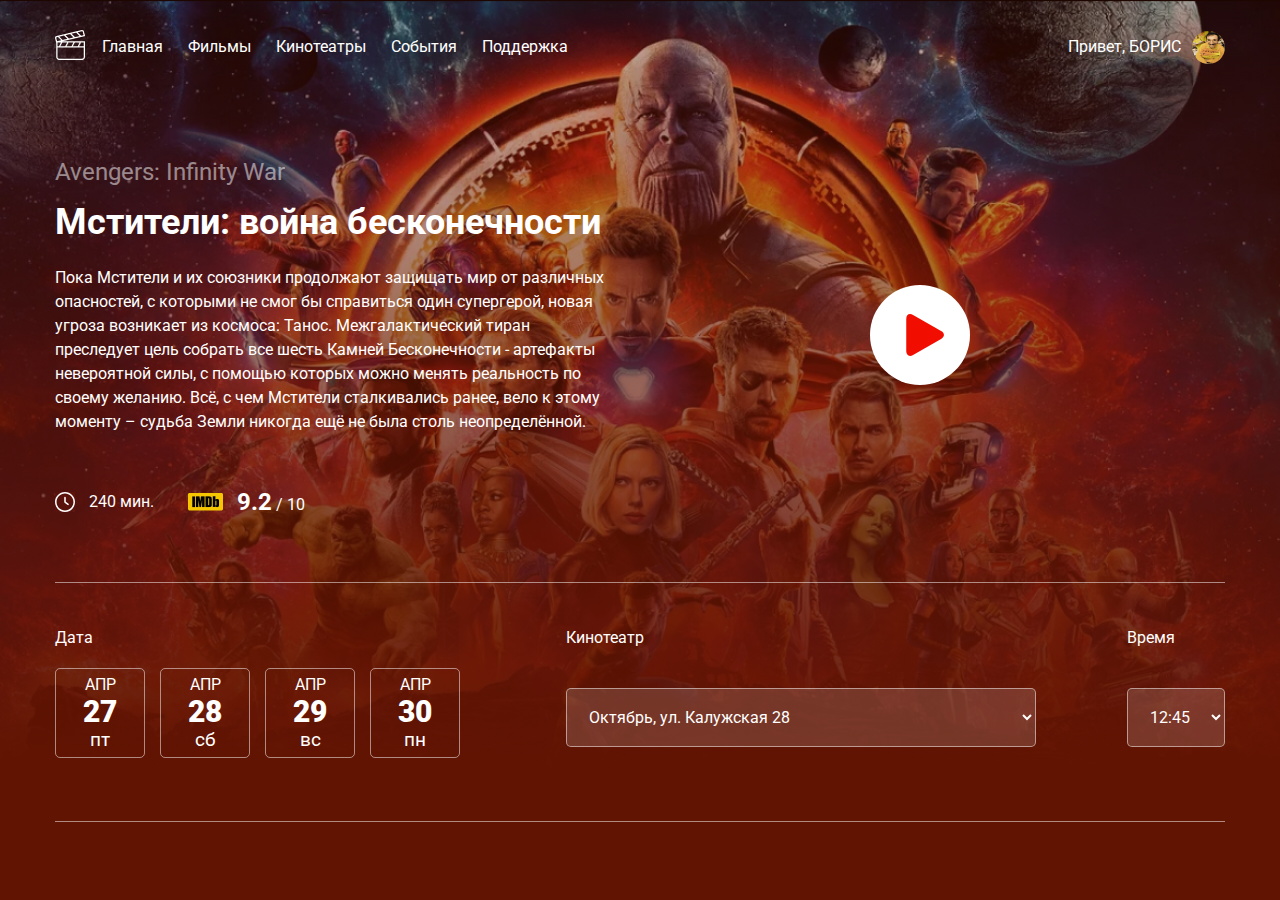
==== Cinema/index.html @ 70d5f6d3 "Изменения день 2" ====
<!DOCTYPE html>
<html lang="en">
<head>
    <meta charset="UTF-8">
    <meta name="viewport" content="width=device-width, initial-scale=1.0">
    <title>Cinema</title>
    <link rel="preconnect" href="https://fonts.googleapis.com">
    <link rel="preconnect" href="https://fonts.gstatic.com" crossorigin>
    <link href="https://fonts.googleapis.com/css2?family=Roboto:ital,wght@0,400;1,700&display=swap" rel="stylesheet">
    <link rel="stylesheet" href="css/normalize.css">
    <link rel="stylesheet" href="css/PageStyle.css">
</head>
<body>
    <header class="header">
        <!-- /.navbar -->
        <div class="navbar container">
            <a href="/">
                <img src="img/logo.png" alt="Logotype">
            </a>
            <nav class="nav">
                <ul class="menu">
                    <li class="menu-item">
                        <a href="" class="menu-link">Главная</a>
                    </li>
                    <li class="menu-item">
                        <a href="" class="menu-link">Фильмы</a>
                    </li>
                    <li class="menu-item">
                        <a href="" class="menu-link">Кинотеатры</a>
                    </li>
                    <li class="menu-item">
                        <a href="" class="menu-link">События</a>
                    </li>
                    <li class="menu-item">
                        <a href="" class="menu-link">Поддержка</a>
                    </li>
                </ul>
            </nav>
            <div class="user">
                <span class="">Привет, БОРИС</span>
                <img src="img/BORIS.jpg" alt="БОРИС 1С" class="avatar">
            </div>
        </div>
        <div class="film container">
            <div class="film-info">
                <small class="film-title-small">
                    Avengers: Infinity War
                </small>
                <h1 class="film-title">
                    Мстители: война бесконечности
                </h1>
                <p class="film-description">
                    Пока Мстители и их союзники продолжают защищать мир от различных опасностей, с 
                    которыми не смог бы 
                    справиться один супергерой, новая угроза возникает из космоса: Танос. 
                    Межгалактический тиран преследует цель 
                    собрать все шесть Камней Бесконечности - артефакты невероятной силы, с помощью 
                    которых можно менять 
                    реальность по своему желанию. Всё, с чем Мстители сталкивались ранее, вело к 
                    этому моменту – судьба Земли 
                    никогда ещё не была столь неопределённой.
                </p>
                <div class="film-details">
                    <div class="time">
                        <img src="img/clock 1.svg" alt="clock" class="time-icon">
                        <span class="time-counter">
                            240 мин.
                        </span>
                    </div>
                    <div class="rating">
                        <img src="img/imdb.png" alt="imdb" class="rating-icon">
                        <span class="rating-counter">
                            <strong class="rating-current">9.2</strong> / 10
                        </span>
                    </div>
                </div>
            </div>
            <!-- /.film-info -->
            <a href="" class="film-trailer">
                <svg width="100" height="100" viewBox="0 0 100 100" fill="none" xmlns="http://www.w3.org/2000/svg">
                    <circle cx="50" cy="50" r="50" fill="white"/>
                    <g clip-path="url(#clip0_1_158)">
                    <path d="M43.0758 30.0033C39.3071 27.8416 36.2518 29.6125 36.2518 33.9556V66.0059C36.2518 70.3533 39.3071 72.1219 43.0758 69.9623L71.0893 53.8967C74.8592 51.7342 74.8592 48.2306 71.0893 46.0686L43.0758 30.0033Z" fill="#F20D01"/>
                    </g>
                    <defs>
                    <clipPath id="clip0_1_158">
                    <rect width="41.8013" height="41.8013" fill="white" transform="translate(34.1837 29.0816)"/>
                    </clipPath>
                    </defs>
                    </svg>   
            </a>
        </div>
        <!-- /.film -->
        <div class="session container">
            <div class="session-date">
                <span class="session-label">
                    Дата
                </span>
                <div class="session-date-block">
                    <div class="session-date-item">
                    <span class="session-month">АПР</span>
                    <span class="session-day">27</span>
                    <span class="session-week">пт</span>
                </div>
                    <div class="session-date-item">
                        <span class="session-month">АПР</span>
                        <span class="session-day">28</span>
                        <span class="session-week">сб</span>
                    </div>
                    <div class="session-date-item">
                        <span class="session-month">АПР</span>
                        <span class="session-day">29</span>
                        <span class="session-week">вс</span>
                    </div>
                    <div class="session-date-item">
                        <span class="session-month">АПР</span>
                        <span class="session-day">30</span>
                        <span class="session-week">пн</span>
                    </div>
                </div>
            </div>
            <!-- /.date -->
            <div class="session-cinema">
                <span class="session-label">
                    Кинотеатр
                </span>
                <select class="select select-cinema" name="cinema">
                    <option value="Октябрь, ул. Калужская 28">Октябрь, ул. Калужская 28</option>
                    <option value="Красная-заря, ул. Колхозная 123">Красная-заря, ул. Колхозная 123</option>
                    <option value="Абобус, ул. Северная 41">Абобус, ул. Северная 41</option>
                </select>
            </div>
            <!-- /.cinema -->
            <div class="session-time">
                <span class="session-label">
                    Время
                </span>
                <select class="select" name="cinema">
                    <option value="12:45">12:45</option>
                    <option value="16:40">16:40</option>
                    <option value="20:15">20:15</option>
                </select>
            </div>
            <!-- /.session-time -->
        </div>
        <!-- /.session -->
    </header>
</body>
</html>
---- Cinema/css/PageStyle.css ----
*{
    box-sizing: border-box;
}
body{
    background-color: #621402;
    font-family: "Roboto", sans-serif;
    color: white;
}

.container{
    max-width: 1170px;
    margin: auto;
}

.header{
    min-height: 100vh;
    background: linear-gradient(180deg, rgba(98, 20, 2, 0.31) 0%, #621402 85.62%), 
     url(../img/bg.jpg) no-repeat center top
    / cover;
}

.navbar{
    display: flex;
    align-items: center;
    padding-top: 30px;
    padding-bottom: 30px;
}

.menu{
    list-style-type: none;
    display: flex;
    margin: 0;
    padding-left: 17px;
}

.menu-item{
    margin-right: 25px;
}

.menu-link{
    color: white;
    text-decoration: none;

}

.user{
    margin-left: auto;
    color: #FFF;
    display: flex;
    align-items: center;
}

.avatar{
    width: 33px;
    height: 33px;
    border-radius: 50%;
    margin-left: 11px;
}

.film{
    color: #FFF;
    margin-top: 60px;
    display: flex;
    align-items: center;
}

.film-title-small{
    opacity: 0.5;
    font-size: 24px;
    line-height: 150%;
}

.film-title{
    font-size: 36px;
    line-height: 42px;
    margin-top: 11px;
    margin-bottom: 23px;
}

.film-description{
    font-size: 16px;
    line-height: 150%;
    max-width: 560px;
}

.film-trailer{
    margin: auto;
}

.film-details{
    display: flex;
    align-items: center;
    margin-top: 50px;
}

.time{
    display: flex;
    align-items: center; 
}

.time-icon{
    margin-right: 14px;
}

.rating{
    display: flex;
    align-items: center;
    margin-left: 34px;
}

.rating-current{
    font-size: 24px;
    line-height: 150%;
}

.rating-icon{
    margin-right: 14px;
}

.session{
    margin-top: 62px;
    padding-top: 46px;
    padding-bottom: 63px;
    border-top: 1px solid rgba(255, 255, 255, 0.5);
    border-bottom: 1px solid rgba(255, 255, 255, 0.5);
    display: flex;
    justify-content: space-between;
    align-items: flex-start;
}

.session-date-block{
    display: flex;
}

.session-date-item{
    cursor: pointer;
    display: flex;
    flex-direction: column;
    border: 1px solid rgba(255, 255, 255, 0.5);
    border-radius: 5px;
    text-align: center;
    width: 90px;
    height: 90px;
    align-items: center;
    justify-content: center;
    margin-right: 15px;
    transition: background-color 0.2s;
}

.session-label{
    display: block;
    margin-bottom: 20px;
}

.session-month{
    font-size: 16px;
    line-height: 19px;
}

.session-day{
    font-weight: 900;
    font-size: 30px;
    line-height: 35px;
}

.session-week{
    font-size: 19px;
    line-height: 22px;
}

.session-date-item:hover{
    background-color: #FE8E05;
    color: #621402;
}

.session-date{

}

.session-cinema{

}

.session-time{

}

.select{
    background:rgba(255, 255, 255, 0.15);
    border: 1px solid rgba(255, 255, 255, 0.5);
    border-radius: 5px;
    color: #FFF;
    padding: 18px;
    cursor: pointer;
    margin-top: 20px;
}

.select-cinema{
    width: 470px;
}
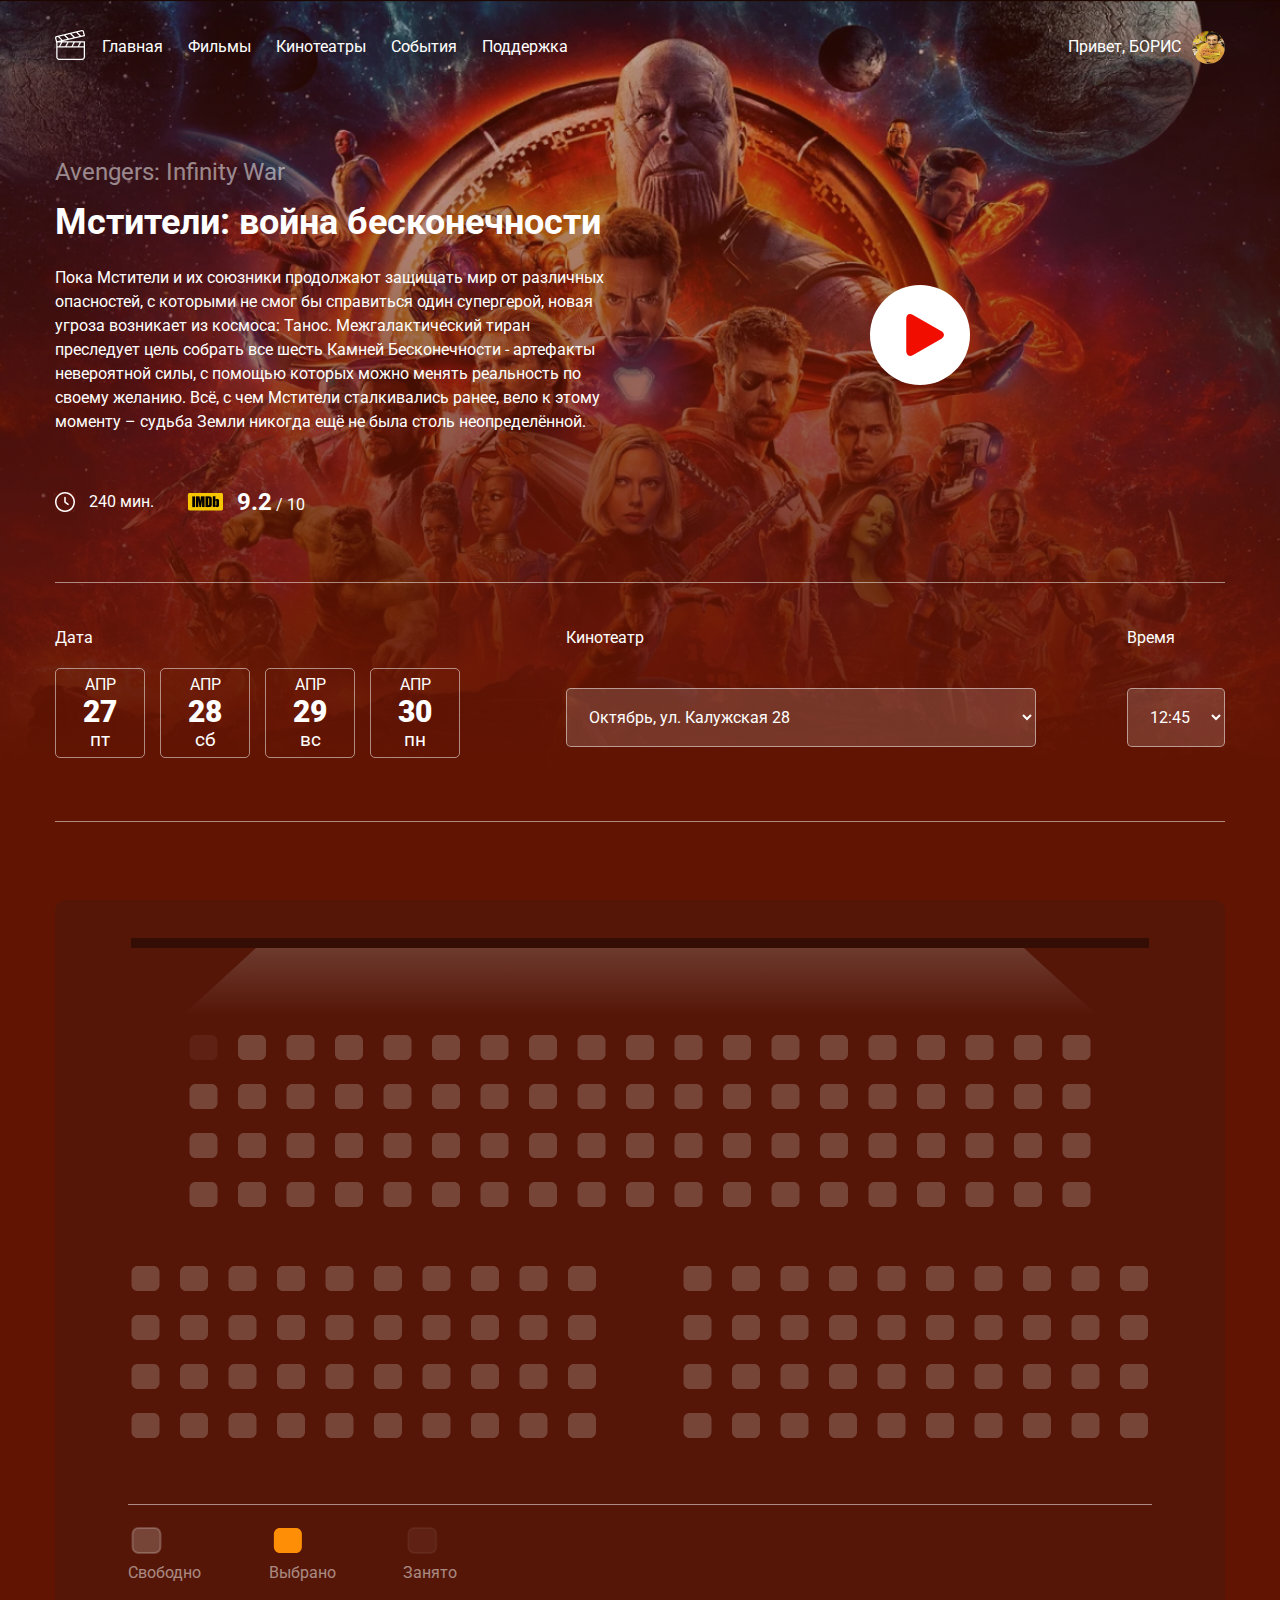
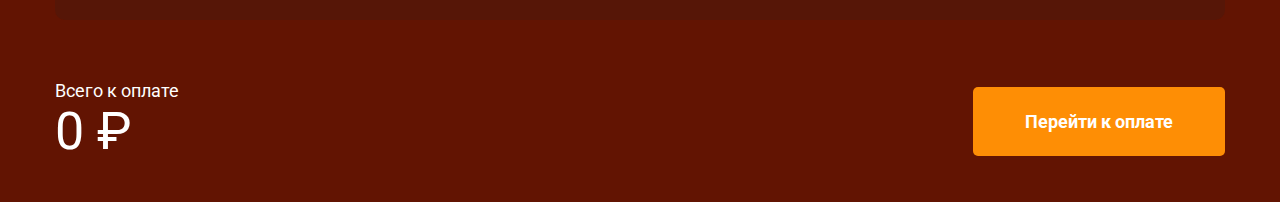
==== commit 07a25421: "Add files via upload" ====
--- a/Cinema/index.html
+++ b/Cinema/index.html
@@ -145,5 +145,220 @@
         </div>
         <!-- /.session -->
     </header>
+    <div class="scheme container">
+        <svg class="scheme-svg" width="1170" height="600" viewBox="0 0 1170 600" fill="none" xmlns="http://www.w3.org/2000/svg">
+            <path class="light" d="M128 115L201.04 48H968.96L1042 115H128Z" fill="url(#paint0_linear_13_374)"/>
+            <line x1="76" y1="43" x2="1094" y2="43" stroke="black" stroke-opacity="0.39" stroke-width="10"/>
+            <path class="booked" d="M140.5 135C137.186 135 134.5 137.686 134.5 141V154C134.5 157.314 137.186 160 140.5 160H156.5C159.814 160 162.5 157.314 162.5 154V141C162.5 137.686 159.814 135 156.5 135H140.5Z"/>
+            <path d="M189 135C185.686 135 183 137.686 183 141V154C183 157.314 185.686 160 189 160H205C208.314 160 211 157.314 211 154V141C211 137.686 208.314 135 205 135H189Z"  />
+            <path d="M237.5 135C234.186 135 231.5 137.686 231.5 141V154C231.5 157.314 234.186 160 237.5 160H253.5C256.814 160 259.5 157.314 259.5 154V141C259.5 137.686 256.814 135 253.5 135H237.5Z"  />
+            <path d="M286 135C282.686 135 280 137.686 280 141V154C280 157.314 282.686 160 286 160H302C305.314 160 308 157.314 308 154V141C308 137.686 305.314 135 302 135H286Z" />
+            <path d="M334.5 135C331.186 135 328.5 137.686 328.5 141V154C328.5 157.314 331.186 160 334.5 160H350.5C353.814 160 356.5 157.314 356.5 154V141C356.5 137.686 353.814 135 350.5 135H334.5Z"  />
+            <path d="M383 135C379.686 135 377 137.686 377 141V154C377 157.314 379.686 160 383 160H399C402.314 160 405 157.314 405 154V141C405 137.686 402.314 135 399 135H383Z"  s/>
+            <path d="M431.5 135C428.186 135 425.5 137.686 425.5 141V154C425.5 157.314 428.186 160 431.5 160H447.5C450.814 160 453.5 157.314 453.5 154V141C453.5 137.686 450.814 135 447.5 135H431.5Z"  />
+            <path d="M480 135C476.686 135 474 137.686 474 141V154C474 157.314 476.686 160 480 160H496C499.314 160 502 157.314 502 154V141C502 137.686 499.314 135 496 135H480Z" />
+            <path d="M528.5 135C525.186 135 522.5 137.686 522.5 141V154C522.5 157.314 525.186 160 528.5 160H544.5C547.814 160 550.5 157.314 550.5 154V141C550.5 137.686 547.814 135 544.5 135H528.5Z" />
+            <path d="M577 135C573.686 135 571 137.686 571 141V154C571 157.314 573.686 160 577 160H593C596.314 160 599 157.314 599 154V141C599 137.686 596.314 135 593 135H577Z" />
+            <path d="M625.5 135C622.186 135 619.5 137.686 619.5 141V154C619.5 157.314 622.186 160 625.5 160H641.5C644.814 160 647.5 157.314 647.5 154V141C647.5 137.686 644.814 135 641.5 135H625.5Z" />
+            <path d="M674 135C670.686 135 668 137.686 668 141V154C668 157.314 670.686 160 674 160H690C693.314 160 696 157.314 696 154V141C696 137.686 693.314 135 690 135H674Z" />
+            <path d="M722.5 135C719.186 135 716.5 137.686 716.5 141V154C716.5 157.314 719.186 160 722.5 160H738.5C741.814 160 744.5 157.314 744.5 154V141C744.5 137.686 741.814 135 738.5 135H722.5Z" />
+            <path d="M771 135C767.686 135 765 137.686 765 141V154C765 157.314 767.686 160 771 160H787C790.314 160 793 157.314 793 154V141C793 137.686 790.314 135 787 135H771Z" />
+            <path d="M819.5 135C816.186 135 813.5 137.686 813.5 141V154C813.5 157.314 816.186 160 819.5 160H835.5C838.814 160 841.5 157.314 841.5 154V141C841.5 137.686 838.814 135 835.5 135H819.5Z" />
+            <path d="M868 135C864.686 135 862 137.686 862 141V154C862 157.314 864.686 160 868 160H884C887.314 160 890 157.314 890 154V141C890 137.686 887.314 135 884 135H868Z" />
+            <path d="M916.5 135C913.186 135 910.5 137.686 910.5 141V154C910.5 157.314 913.186 160 916.5 160H932.5C935.814 160 938.5 157.314 938.5 154V141C938.5 137.686 935.814 135 932.5 135H916.5Z" />
+            <path d="M965 135C961.686 135 959 137.686 959 141V154C959 157.314 961.686 160 965 160H981C984.314 160 987 157.314 987 154V141C987 137.686 984.314 135 981 135H965Z" />
+            <path d="M1013.5 135C1010.19 135 1007.5 137.686 1007.5 141V154C1007.5 157.314 1010.19 160 1013.5 160H1029.5C1032.81 160 1035.5 157.314 1035.5 154V141C1035.5 137.686 1032.81 135 1029.5 135H1013.5Z" />
+            <path d="M140.5 184C137.186 184 134.5 186.686 134.5 190V203C134.5 206.314 137.186 209 140.5 209H156.5C159.814 209 162.5 206.314 162.5 203V190C162.5 186.686 159.814 184 156.5 184H140.5Z" />
+            <path d="M189 184C185.686 184 183 186.686 183 190V203C183 206.314 185.686 209 189 209H205C208.314 209 211 206.314 211 203V190C211 186.686 208.314 184 205 184H189Z" />
+            <path d="M237.5 184C234.186 184 231.5 186.686 231.5 190V203C231.5 206.314 234.186 209 237.5 209H253.5C256.814 209 259.5 206.314 259.5 203V190C259.5 186.686 256.814 184 253.5 184H237.5Z" />
+            <path d="M286 184C282.686 184 280 186.686 280 190V203C280 206.314 282.686 209 286 209H302C305.314 209 308 206.314 308 203V190C308 186.686 305.314 184 302 184H286Z" />
+            <path d="M334.5 184C331.186 184 328.5 186.686 328.5 190V203C328.5 206.314 331.186 209 334.5 209H350.5C353.814 209 356.5 206.314 356.5 203V190C356.5 186.686 353.814 184 350.5 184H334.5Z" />
+            <path d="M383 184C379.686 184 377 186.686 377 190V203C377 206.314 379.686 209 383 209H399C402.314 209 405 206.314 405 203V190C405 186.686 402.314 184 399 184H383Z" />
+            <path d="M431.5 184C428.186 184 425.5 186.686 425.5 190V203C425.5 206.314 428.186 209 431.5 209H447.5C450.814 209 453.5 206.314 453.5 203V190C453.5 186.686 450.814 184 447.5 184H431.5Z" />
+            <path d="M480 184C476.686 184 474 186.686 474 190V203C474 206.314 476.686 209 480 209H496C499.314 209 502 206.314 502 203V190C502 186.686 499.314 184 496 184H480Z" />
+            <path d="M528.5 184C525.186 184 522.5 186.686 522.5 190V203C522.5 206.314 525.186 209 528.5 209H544.5C547.814 209 550.5 206.314 550.5 203V190C550.5 186.686 547.814 184 544.5 184H528.5Z" />
+            <path d="M577 184C573.686 184 571 186.686 571 190V203C571 206.314 573.686 209 577 209H593C596.314 209 599 206.314 599 203V190C599 186.686 596.314 184 593 184H577Z" />
+            <path d="M625.5 184C622.186 184 619.5 186.686 619.5 190V203C619.5 206.314 622.186 209 625.5 209H641.5C644.814 209 647.5 206.314 647.5 203V190C647.5 186.686 644.814 184 641.5 184H625.5Z" />
+            <path d="M674 184C670.686 184 668 186.686 668 190V203C668 206.314 670.686 209 674 209H690C693.314 209 696 206.314 696 203V190C696 186.686 693.314 184 690 184H674Z" />
+            <path d="M722.5 184C719.186 184 716.5 186.686 716.5 190V203C716.5 206.314 719.186 209 722.5 209H738.5C741.814 209 744.5 206.314 744.5 203V190C744.5 186.686 741.814 184 738.5 184H722.5Z"  />
+            <path d="M771 184C767.686 184 765 186.686 765 190V203C765 206.314 767.686 209 771 209H787C790.314 209 793 206.314 793 203V190C793 186.686 790.314 184 787 184H771Z"  />
+            <path d="M819.5 184C816.186 184 813.5 186.686 813.5 190V203C813.5 206.314 816.186 209 819.5 209H835.5C838.814 209 841.5 206.314 841.5 203V190C841.5 186.686 838.814 184 835.5 184H819.5Z"  />
+            <path d="M868 184C864.686 184 862 186.686 862 190V203C862 206.314 864.686 209 868 209H884C887.314 209 890 206.314 890 203V190C890 186.686 887.314 184 884 184H868Z"  />
+            <path d="M916.5 184C913.186 184 910.5 186.686 910.5 190V203C910.5 206.314 913.186 209 916.5 209H932.5C935.814 209 938.5 206.314 938.5 203V190C938.5 186.686 935.814 184 932.5 184H916.5Z"  />
+            <path d="M965 184C961.686 184 959 186.686 959 190V203C959 206.314 961.686 209 965 209H981C984.314 209 987 206.314 987 203V190C987 186.686 984.314 184 981 184H965Z"  />
+            <path d="M1013.5 184C1010.19 184 1007.5 186.686 1007.5 190V203C1007.5 206.314 1010.19 209 1013.5 209H1029.5C1032.81 209 1035.5 206.314 1035.5 203V190C1035.5 186.686 1032.81 184 1029.5 184H1013.5Z"  />
+            <path d="M140.5 233C137.186 233 134.5 235.686 134.5 239V252C134.5 255.314 137.186 258 140.5 258H156.5C159.814 258 162.5 255.314 162.5 252V239C162.5 235.686 159.814 233 156.5 233H140.5Z"  />
+            <path d="M189 233C185.686 233 183 235.686 183 239V252C183 255.314 185.686 258 189 258H205C208.314 258 211 255.314 211 252V239C211 235.686 208.314 233 205 233H189Z"  />
+            <path d="M237.5 233C234.186 233 231.5 235.686 231.5 239V252C231.5 255.314 234.186 258 237.5 258H253.5C256.814 258 259.5 255.314 259.5 252V239C259.5 235.686 256.814 233 253.5 233H237.5Z"  />
+            <path d="M286 233C282.686 233 280 235.686 280 239V252C280 255.314 282.686 258 286 258H302C305.314 258 308 255.314 308 252V239C308 235.686 305.314 233 302 233H286Z"  />
+            <path d="M334.5 233C331.186 233 328.5 235.686 328.5 239V252C328.5 255.314 331.186 258 334.5 258H350.5C353.814 258 356.5 255.314 356.5 252V239C356.5 235.686 353.814 233 350.5 233H334.5Z"  />
+            <path d="M383 233C379.686 233 377 235.686 377 239V252C377 255.314 379.686 258 383 258H399C402.314 258 405 255.314 405 252V239C405 235.686 402.314 233 399 233H383Z"  />
+            <path d="M431.5 233C428.186 233 425.5 235.686 425.5 239V252C425.5 255.314 428.186 258 431.5 258H447.5C450.814 258 453.5 255.314 453.5 252V239C453.5 235.686 450.814 233 447.5 233H431.5Z"  />
+            <path d="M480 233C476.686 233 474 235.686 474 239V252C474 255.314 476.686 258 480 258H496C499.314 258 502 255.314 502 252V239C502 235.686 499.314 233 496 233H480Z"  />
+            <path d="M528.5 233C525.186 233 522.5 235.686 522.5 239V252C522.5 255.314 525.186 258 528.5 258H544.5C547.814 258 550.5 255.314 550.5 252V239C550.5 235.686 547.814 233 544.5 233H528.5Z"  />
+            <path d="M577 233C573.686 233 571 235.686 571 239V252C571 255.314 573.686 258 577 258H593C596.314 258 599 255.314 599 252V239C599 235.686 596.314 233 593 233H577Z"  />
+            <path d="M625.5 233C622.186 233 619.5 235.686 619.5 239V252C619.5 255.314 622.186 258 625.5 258H641.5C644.814 258 647.5 255.314 647.5 252V239C647.5 235.686 644.814 233 641.5 233H625.5Z"  />
+            <path d="M674 233C670.686 233 668 235.686 668 239V252C668 255.314 670.686 258 674 258H690C693.314 258 696 255.314 696 252V239C696 235.686 693.314 233 690 233H674Z"  />
+            <path d="M722.5 233C719.186 233 716.5 235.686 716.5 239V252C716.5 255.314 719.186 258 722.5 258H738.5C741.814 258 744.5 255.314 744.5 252V239C744.5 235.686 741.814 233 738.5 233H722.5Z"  />
+            <path d="M771 233C767.686 233 765 235.686 765 239V252C765 255.314 767.686 258 771 258H787C790.314 258 793 255.314 793 252V239C793 235.686 790.314 233 787 233H771Z"  />
+            <path d="M819.5 233C816.186 233 813.5 235.686 813.5 239V252C813.5 255.314 816.186 258 819.5 258H835.5C838.814 258 841.5 255.314 841.5 252V239C841.5 235.686 838.814 233 835.5 233H819.5Z"  />
+            <path d="M868 233C864.686 233 862 235.686 862 239V252C862 255.314 864.686 258 868 258H884C887.314 258 890 255.314 890 252V239C890 235.686 887.314 233 884 233H868Z"  />
+            <path d="M916.5 233C913.186 233 910.5 235.686 910.5 239V252C910.5 255.314 913.186 258 916.5 258H932.5C935.814 258 938.5 255.314 938.5 252V239C938.5 235.686 935.814 233 932.5 233H916.5Z"  />
+            <path d="M965 233C961.686 233 959 235.686 959 239V252C959 255.314 961.686 258 965 258H981C984.314 258 987 255.314 987 252V239C987 235.686 984.314 233 981 233H965Z"  />
+            <path d="M1013.5 233C1010.19 233 1007.5 235.686 1007.5 239V252C1007.5 255.314 1010.19 258 1013.5 258H1029.5C1032.81 258 1035.5 255.314 1035.5 252V239C1035.5 235.686 1032.81 233 1029.5 233H1013.5Z"  />
+            <path d="M140.5 282C137.186 282 134.5 284.686 134.5 288V301C134.5 304.314 137.186 307 140.5 307H156.5C159.814 307 162.5 304.314 162.5 301V288C162.5 284.686 159.814 282 156.5 282H140.5Z"  />
+            <path d="M189 282C185.686 282 183 284.686 183 288V301C183 304.314 185.686 307 189 307H205C208.314 307 211 304.314 211 301V288C211 284.686 208.314 282 205 282H189Z"  />
+            <path d="M237.5 282C234.186 282 231.5 284.686 231.5 288V301C231.5 304.314 234.186 307 237.5 307H253.5C256.814 307 259.5 304.314 259.5 301V288C259.5 284.686 256.814 282 253.5 282H237.5Z"  />
+            <path d="M286 282C282.686 282 280 284.686 280 288V301C280 304.314 282.686 307 286 307H302C305.314 307 308 304.314 308 301V288C308 284.686 305.314 282 302 282H286Z"  />
+            <path d="M334.5 282C331.186 282 328.5 284.686 328.5 288V301C328.5 304.314 331.186 307 334.5 307H350.5C353.814 307 356.5 304.314 356.5 301V288C356.5 284.686 353.814 282 350.5 282H334.5Z"  />
+            <path d="M383 282C379.686 282 377 284.686 377 288V301C377 304.314 379.686 307 383 307H399C402.314 307 405 304.314 405 301V288C405 284.686 402.314 282 399 282H383Z"  />
+            <path d="M431.5 282C428.186 282 425.5 284.686 425.5 288V301C425.5 304.314 428.186 307 431.5 307H447.5C450.814 307 453.5 304.314 453.5 301V288C453.5 284.686 450.814 282 447.5 282H431.5Z"  />
+            <path d="M480 282C476.686 282 474 284.686 474 288V301C474 304.314 476.686 307 480 307H496C499.314 307 502 304.314 502 301V288C502 284.686 499.314 282 496 282H480Z"  />
+            <path d="M528.5 282C525.186 282 522.5 284.686 522.5 288V301C522.5 304.314 525.186 307 528.5 307H544.5C547.814 307 550.5 304.314 550.5 301V288C550.5 284.686 547.814 282 544.5 282H528.5Z"  />
+            <path d="M577 282C573.686 282 571 284.686 571 288V301C571 304.314 573.686 307 577 307H593C596.314 307 599 304.314 599 301V288C599 284.686 596.314 282 593 282H577Z"  />
+            <path d="M625.5 282C622.186 282 619.5 284.686 619.5 288V301C619.5 304.314 622.186 307 625.5 307H641.5C644.814 307 647.5 304.314 647.5 301V288C647.5 284.686 644.814 282 641.5 282H625.5Z"  />
+            <path d="M674 282C670.686 282 668 284.686 668 288V301C668 304.314 670.686 307 674 307H690C693.314 307 696 304.314 696 301V288C696 284.686 693.314 282 690 282H674Z"  />
+            <path d="M722.5 282C719.186 282 716.5 284.686 716.5 288V301C716.5 304.314 719.186 307 722.5 307H738.5C741.814 307 744.5 304.314 744.5 301V288C744.5 284.686 741.814 282 738.5 282H722.5Z"  />
+            <path d="M771 282C767.686 282 765 284.686 765 288V301C765 304.314 767.686 307 771 307H787C790.314 307 793 304.314 793 301V288C793 284.686 790.314 282 787 282H771Z"  />
+            <path d="M819.5 282C816.186 282 813.5 284.686 813.5 288V301C813.5 304.314 816.186 307 819.5 307H835.5C838.814 307 841.5 304.314 841.5 301V288C841.5 284.686 838.814 282 835.5 282H819.5Z"  />
+            <path d="M868 282C864.686 282 862 284.686 862 288V301C862 304.314 864.686 307 868 307H884C887.314 307 890 304.314 890 301V288C890 284.686 887.314 282 884 282H868Z"  />
+            <path d="M916.5 282C913.186 282 910.5 284.686 910.5 288V301C910.5 304.314 913.186 307 916.5 307H932.5C935.814 307 938.5 304.314 938.5 301V288C938.5 284.686 935.814 282 932.5 282H916.5Z"  />
+            <path d="M965 282C961.686 282 959 284.686 959 288V301C959 304.314 961.686 307 965 307H981C984.314 307 987 304.314 987 301V288C987 284.686 984.314 282 981 282H965Z"  />
+            <path d="M1013.5 282C1010.19 282 1007.5 284.686 1007.5 288V301C1007.5 304.314 1010.19 307 1013.5 307H1029.5C1032.81 307 1035.5 304.314 1035.5 301V288C1035.5 284.686 1032.81 282 1029.5 282H1013.5Z"  />
+            <path d="M82.5 366C79.1863 366 76.5 368.686 76.5 372V385C76.5 388.314 79.1863 391 82.5 391H98.5C101.814 391 104.5 388.314 104.5 385V372C104.5 368.686 101.814 366 98.5 366H82.5Z"  />
+            <path d="M131 366C127.686 366 125 368.686 125 372V385C125 388.314 127.686 391 131 391H147C150.314 391 153 388.314 153 385V372C153 368.686 150.314 366 147 366H131Z"  />
+            <path d="M179.5 366C176.186 366 173.5 368.686 173.5 372V385C173.5 388.314 176.186 391 179.5 391H195.5C198.814 391 201.5 388.314 201.5 385V372C201.5 368.686 198.814 366 195.5 366H179.5Z"  />
+            <path d="M228 366C224.686 366 222 368.686 222 372V385C222 388.314 224.686 391 228 391H244C247.314 391 250 388.314 250 385V372C250 368.686 247.314 366 244 366H228Z"  />
+            <path d="M276.5 366C273.186 366 270.5 368.686 270.5 372V385C270.5 388.314 273.186 391 276.5 391H292.5C295.814 391 298.5 388.314 298.5 385V372C298.5 368.686 295.814 366 292.5 366H276.5Z"  />
+            <path d="M325 366C321.686 366 319 368.686 319 372V385C319 388.314 321.686 391 325 391H341C344.314 391 347 388.314 347 385V372C347 368.686 344.314 366 341 366H325Z"  />
+            <path d="M373.5 366C370.186 366 367.5 368.686 367.5 372V385C367.5 388.314 370.186 391 373.5 391H389.5C392.814 391 395.5 388.314 395.5 385V372C395.5 368.686 392.814 366 389.5 366H373.5Z"  />
+            <path d="M422 366C418.686 366 416 368.686 416 372V385C416 388.314 418.686 391 422 391H438C441.314 391 444 388.314 444 385V372C444 368.686 441.314 366 438 366H422Z"  />
+            <path d="M470.5 366C467.186 366 464.5 368.686 464.5 372V385C464.5 388.314 467.186 391 470.5 391H486.5C489.814 391 492.5 388.314 492.5 385V372C492.5 368.686 489.814 366 486.5 366H470.5Z"  />
+            <path d="M519 366C515.686 366 513 368.686 513 372V385C513 388.314 515.686 391 519 391H535C538.314 391 541 388.314 541 385V372C541 368.686 538.314 366 535 366H519Z"  />
+            <path d="M82.5 415C79.1863 415 76.5 417.686 76.5 421V434C76.5 437.314 79.1863 440 82.5 440H98.5C101.814 440 104.5 437.314 104.5 434V421C104.5 417.686 101.814 415 98.5 415H82.5Z"  />
+            <path d="M131 415C127.686 415 125 417.686 125 421V434C125 437.314 127.686 440 131 440H147C150.314 440 153 437.314 153 434V421C153 417.686 150.314 415 147 415H131Z"  />
+            <path d="M179.5 415C176.186 415 173.5 417.686 173.5 421V434C173.5 437.314 176.186 440 179.5 440H195.5C198.814 440 201.5 437.314 201.5 434V421C201.5 417.686 198.814 415 195.5 415H179.5Z"  />
+            <path d="M228 415C224.686 415 222 417.686 222 421V434C222 437.314 224.686 440 228 440H244C247.314 440 250 437.314 250 434V421C250 417.686 247.314 415 244 415H228Z"  />
+            <path d="M276.5 415C273.186 415 270.5 417.686 270.5 421V434C270.5 437.314 273.186 440 276.5 440H292.5C295.814 440 298.5 437.314 298.5 434V421C298.5 417.686 295.814 415 292.5 415H276.5Z"  />
+            <path d="M325 415C321.686 415 319 417.686 319 421V434C319 437.314 321.686 440 325 440H341C344.314 440 347 437.314 347 434V421C347 417.686 344.314 415 341 415H325Z"  />
+            <path d="M373.5 415C370.186 415 367.5 417.686 367.5 421V434C367.5 437.314 370.186 440 373.5 440H389.5C392.814 440 395.5 437.314 395.5 434V421C395.5 417.686 392.814 415 389.5 415H373.5Z"  />
+            <path d="M422 415C418.686 415 416 417.686 416 421V434C416 437.314 418.686 440 422 440H438C441.314 440 444 437.314 444 434V421C444 417.686 441.314 415 438 415H422Z"  />
+            <path d="M470.5 415C467.186 415 464.5 417.686 464.5 421V434C464.5 437.314 467.186 440 470.5 440H486.5C489.814 440 492.5 437.314 492.5 434V421C492.5 417.686 489.814 415 486.5 415H470.5Z"  />
+            <path d="M519 415C515.686 415 513 417.686 513 421V434C513 437.314 515.686 440 519 440H535C538.314 440 541 437.314 541 434V421C541 417.686 538.314 415 535 415H519Z"  />
+            <path d="M82.5 464C79.1863 464 76.5 466.686 76.5 470V483C76.5 486.314 79.1863 489 82.5 489H98.5C101.814 489 104.5 486.314 104.5 483V470C104.5 466.686 101.814 464 98.5 464H82.5Z"  />
+            <path d="M131 464C127.686 464 125 466.686 125 470V483C125 486.314 127.686 489 131 489H147C150.314 489 153 486.314 153 483V470C153 466.686 150.314 464 147 464H131Z"  />
+            <path d="M179.5 464C176.186 464 173.5 466.686 173.5 470V483C173.5 486.314 176.186 489 179.5 489H195.5C198.814 489 201.5 486.314 201.5 483V470C201.5 466.686 198.814 464 195.5 464H179.5Z"  />
+            <path d="M228 464C224.686 464 222 466.686 222 470V483C222 486.314 224.686 489 228 489H244C247.314 489 250 486.314 250 483V470C250 466.686 247.314 464 244 464H228Z"  />
+            <path d="M276.5 464C273.186 464 270.5 466.686 270.5 470V483C270.5 486.314 273.186 489 276.5 489H292.5C295.814 489 298.5 486.314 298.5 483V470C298.5 466.686 295.814 464 292.5 464H276.5Z"  />
+            <path d="M325 464C321.686 464 319 466.686 319 470V483C319 486.314 321.686 489 325 489H341C344.314 489 347 486.314 347 483V470C347 466.686 344.314 464 341 464H325Z"  />
+            <path d="M373.5 464C370.186 464 367.5 466.686 367.5 470V483C367.5 486.314 370.186 489 373.5 489H389.5C392.814 489 395.5 486.314 395.5 483V470C395.5 466.686 392.814 464 389.5 464H373.5Z"  />
+            <path d="M422 464C418.686 464 416 466.686 416 470V483C416 486.314 418.686 489 422 489H438C441.314 489 444 486.314 444 483V470C444 466.686 441.314 464 438 464H422Z"  />
+            <path d="M470.5 464C467.186 464 464.5 466.686 464.5 470V483C464.5 486.314 467.186 489 470.5 489H486.5C489.814 489 492.5 486.314 492.5 483V470C492.5 466.686 489.814 464 486.5 464H470.5Z"  />
+            <path d="M519 464C515.686 464 513 466.686 513 470V483C513 486.314 515.686 489 519 489H535C538.314 489 541 486.314 541 483V470C541 466.686 538.314 464 535 464H519Z"  />
+            <path d="M82.5 513C79.1863 513 76.5 515.686 76.5 519V532C76.5 535.314 79.1863 538 82.5 538H98.5C101.814 538 104.5 535.314 104.5 532V519C104.5 515.686 101.814 513 98.5 513H82.5Z"  />
+            <path d="M131 513C127.686 513 125 515.686 125 519V532C125 535.314 127.686 538 131 538H147C150.314 538 153 535.314 153 532V519C153 515.686 150.314 513 147 513H131Z"  />
+            <path d="M179.5 513C176.186 513 173.5 515.686 173.5 519V532C173.5 535.314 176.186 538 179.5 538H195.5C198.814 538 201.5 535.314 201.5 532V519C201.5 515.686 198.814 513 195.5 513H179.5Z"  />
+            <path d="M228 513C224.686 513 222 515.686 222 519V532C222 535.314 224.686 538 228 538H244C247.314 538 250 535.314 250 532V519C250 515.686 247.314 513 244 513H228Z"  />
+            <path d="M276.5 513C273.186 513 270.5 515.686 270.5 519V532C270.5 535.314 273.186 538 276.5 538H292.5C295.814 538 298.5 535.314 298.5 532V519C298.5 515.686 295.814 513 292.5 513H276.5Z"  />
+            <path d="M325 513C321.686 513 319 515.686 319 519V532C319 535.314 321.686 538 325 538H341C344.314 538 347 535.314 347 532V519C347 515.686 344.314 513 341 513H325Z"  />
+            <path d="M373.5 513C370.186 513 367.5 515.686 367.5 519V532C367.5 535.314 370.186 538 373.5 538H389.5C392.814 538 395.5 535.314 395.5 532V519C395.5 515.686 392.814 513 389.5 513H373.5Z"  />
+            <path d="M422 513C418.686 513 416 515.686 416 519V532C416 535.314 418.686 538 422 538H438C441.314 538 444 535.314 444 532V519C444 515.686 441.314 513 438 513H422Z"  />
+            <path d="M470.5 513C467.186 513 464.5 515.686 464.5 519V532C464.5 535.314 467.186 538 470.5 538H486.5C489.814 538 492.5 535.314 492.5 532V519C492.5 515.686 489.814 513 486.5 513H470.5Z"  />
+            <path d="M519 513C515.686 513 513 515.686 513 519V532C513 535.314 515.686 538 519 538H535C538.314 538 541 535.314 541 532V519C541 515.686 538.314 513 535 513H519Z"  />
+            <path d="M634.5 366C631.186 366 628.5 368.686 628.5 372V385C628.5 388.314 631.186 391 634.5 391H650.5C653.814 391 656.5 388.314 656.5 385V372C656.5 368.686 653.814 366 650.5 366H634.5Z"  />
+            <path d="M683 366C679.686 366 677 368.686 677 372V385C677 388.314 679.686 391 683 391H699C702.314 391 705 388.314 705 385V372C705 368.686 702.314 366 699 366H683Z"  />
+            <path d="M731.5 366C728.186 366 725.5 368.686 725.5 372V385C725.5 388.314 728.186 391 731.5 391H747.5C750.814 391 753.5 388.314 753.5 385V372C753.5 368.686 750.814 366 747.5 366H731.5Z"  />
+            <path d="M780 366C776.686 366 774 368.686 774 372V385C774 388.314 776.686 391 780 391H796C799.314 391 802 388.314 802 385V372C802 368.686 799.314 366 796 366H780Z"  />
+            <path d="M828.5 366C825.186 366 822.5 368.686 822.5 372V385C822.5 388.314 825.186 391 828.5 391H844.5C847.814 391 850.5 388.314 850.5 385V372C850.5 368.686 847.814 366 844.5 366H828.5Z"  />
+            <path d="M877 366C873.686 366 871 368.686 871 372V385C871 388.314 873.686 391 877 391H893C896.314 391 899 388.314 899 385V372C899 368.686 896.314 366 893 366H877Z"  />
+            <path d="M925.5 366C922.186 366 919.5 368.686 919.5 372V385C919.5 388.314 922.186 391 925.5 391H941.5C944.814 391 947.5 388.314 947.5 385V372C947.5 368.686 944.814 366 941.5 366H925.5Z"  />
+            <path d="M974 366C970.686 366 968 368.686 968 372V385C968 388.314 970.686 391 974 391H990C993.314 391 996 388.314 996 385V372C996 368.686 993.314 366 990 366H974Z"  />
+            <path d="M1022.5 366C1019.19 366 1016.5 368.686 1016.5 372V385C1016.5 388.314 1019.19 391 1022.5 391H1038.5C1041.81 391 1044.5 388.314 1044.5 385V372C1044.5 368.686 1041.81 366 1038.5 366H1022.5Z"  />
+            <path d="M1071 366C1067.69 366 1065 368.686 1065 372V385C1065 388.314 1067.69 391 1071 391H1087C1090.31 391 1093 388.314 1093 385V372C1093 368.686 1090.31 366 1087 366H1071Z"  />
+            <path d="M634.5 415C631.186 415 628.5 417.686 628.5 421V434C628.5 437.314 631.186 440 634.5 440H650.5C653.814 440 656.5 437.314 656.5 434V421C656.5 417.686 653.814 415 650.5 415H634.5Z"  />
+            <path d="M683 415C679.686 415 677 417.686 677 421V434C677 437.314 679.686 440 683 440H699C702.314 440 705 437.314 705 434V421C705 417.686 702.314 415 699 415H683Z"  />
+            <path d="M731.5 415C728.186 415 725.5 417.686 725.5 421V434C725.5 437.314 728.186 440 731.5 440H747.5C750.814 440 753.5 437.314 753.5 434V421C753.5 417.686 750.814 415 747.5 415H731.5Z"  />
+            <path d="M780 415C776.686 415 774 417.686 774 421V434C774 437.314 776.686 440 780 440H796C799.314 440 802 437.314 802 434V421C802 417.686 799.314 415 796 415H780Z"  />
+            <path d="M828.5 415C825.186 415 822.5 417.686 822.5 421V434C822.5 437.314 825.186 440 828.5 440H844.5C847.814 440 850.5 437.314 850.5 434V421C850.5 417.686 847.814 415 844.5 415H828.5Z"  />
+            <path d="M877 415C873.686 415 871 417.686 871 421V434C871 437.314 873.686 440 877 440H893C896.314 440 899 437.314 899 434V421C899 417.686 896.314 415 893 415H877Z"  />
+            <path d="M925.5 415C922.186 415 919.5 417.686 919.5 421V434C919.5 437.314 922.186 440 925.5 440H941.5C944.814 440 947.5 437.314 947.5 434V421C947.5 417.686 944.814 415 941.5 415H925.5Z"  />
+            <path d="M974 415C970.686 415 968 417.686 968 421V434C968 437.314 970.686 440 974 440H990C993.314 440 996 437.314 996 434V421C996 417.686 993.314 415 990 415H974Z"  />
+            <path d="M1022.5 415C1019.19 415 1016.5 417.686 1016.5 421V434C1016.5 437.314 1019.19 440 1022.5 440H1038.5C1041.81 440 1044.5 437.314 1044.5 434V421C1044.5 417.686 1041.81 415 1038.5 415H1022.5Z"  />
+            <path d="M1071 415C1067.69 415 1065 417.686 1065 421V434C1065 437.314 1067.69 440 1071 440H1087C1090.31 440 1093 437.314 1093 434V421C1093 417.686 1090.31 415 1087 415H1071Z"  />
+            <path d="M634.5 464C631.186 464 628.5 466.686 628.5 470V483C628.5 486.314 631.186 489 634.5 489H650.5C653.814 489 656.5 486.314 656.5 483V470C656.5 466.686 653.814 464 650.5 464H634.5Z"  />
+            <path d="M683 464C679.686 464 677 466.686 677 470V483C677 486.314 679.686 489 683 489H699C702.314 489 705 486.314 705 483V470C705 466.686 702.314 464 699 464H683Z"  />
+            <path d="M731.5 464C728.186 464 725.5 466.686 725.5 470V483C725.5 486.314 728.186 489 731.5 489H747.5C750.814 489 753.5 486.314 753.5 483V470C753.5 466.686 750.814 464 747.5 464H731.5Z"  />
+            <path d="M780 464C776.686 464 774 466.686 774 470V483C774 486.314 776.686 489 780 489H796C799.314 489 802 486.314 802 483V470C802 466.686 799.314 464 796 464H780Z"  />
+            <path d="M828.5 464C825.186 464 822.5 466.686 822.5 470V483C822.5 486.314 825.186 489 828.5 489H844.5C847.814 489 850.5 486.314 850.5 483V470C850.5 466.686 847.814 464 844.5 464H828.5Z"  />
+            <path d="M877 464C873.686 464 871 466.686 871 470V483C871 486.314 873.686 489 877 489H893C896.314 489 899 486.314 899 483V470C899 466.686 896.314 464 893 464H877Z"  />
+            <path d="M925.5 464C922.186 464 919.5 466.686 919.5 470V483C919.5 486.314 922.186 489 925.5 489H941.5C944.814 489 947.5 486.314 947.5 483V470C947.5 466.686 944.814 464 941.5 464H925.5Z"  />
+            <path d="M974 464C970.686 464 968 466.686 968 470V483C968 486.314 970.686 489 974 489H990C993.314 489 996 486.314 996 483V470C996 466.686 993.314 464 990 464H974Z"  />
+            <path d="M1022.5 464C1019.19 464 1016.5 466.686 1016.5 470V483C1016.5 486.314 1019.19 489 1022.5 489H1038.5C1041.81 489 1044.5 486.314 1044.5 483V470C1044.5 466.686 1041.81 464 1038.5 464H1022.5Z"  />
+            <path d="M1071 464C1067.69 464 1065 466.686 1065 470V483C1065 486.314 1067.69 489 1071 489H1087C1090.31 489 1093 486.314 1093 483V470C1093 466.686 1090.31 464 1087 464H1071Z"  />
+            <path d="M634.5 513C631.186 513 628.5 515.686 628.5 519V532C628.5 535.314 631.186 538 634.5 538H650.5C653.814 538 656.5 535.314 656.5 532V519C656.5 515.686 653.814 513 650.5 513H634.5Z"  />
+            <path d="M683 513C679.686 513 677 515.686 677 519V532C677 535.314 679.686 538 683 538H699C702.314 538 705 535.314 705 532V519C705 515.686 702.314 513 699 513H683Z"  />
+            <path d="M731.5 513C728.186 513 725.5 515.686 725.5 519V532C725.5 535.314 728.186 538 731.5 538H747.5C750.814 538 753.5 535.314 753.5 532V519C753.5 515.686 750.814 513 747.5 513H731.5Z"  />
+            <path d="M780 513C776.686 513 774 515.686 774 519V532C774 535.314 776.686 538 780 538H796C799.314 538 802 535.314 802 532V519C802 515.686 799.314 513 796 513H780Z"  />
+            <path d="M828.5 513C825.186 513 822.5 515.686 822.5 519V532C822.5 535.314 825.186 538 828.5 538H844.5C847.814 538 850.5 535.314 850.5 532V519C850.5 515.686 847.814 513 844.5 513H828.5Z"  />
+            <path d="M877 513C873.686 513 871 515.686 871 519V532C871 535.314 873.686 538 877 538H893C896.314 538 899 535.314 899 532V519C899 515.686 896.314 513 893 513H877Z"  />
+            <path d="M925.5 513C922.186 513 919.5 515.686 919.5 519V532C919.5 535.314 922.186 538 925.5 538H941.5C944.814 538 947.5 535.314 947.5 532V519C947.5 515.686 944.814 513 941.5 513H925.5Z"  />
+            <path d="M974 513C970.686 513 968 515.686 968 519V532C968 535.314 970.686 538 974 538H990C993.314 538 996 535.314 996 532V519C996 515.686 993.314 513 990 513H974Z"  />
+            <path d="M1022.5 513C1019.19 513 1016.5 515.686 1016.5 519V532C1016.5 535.314 1019.19 538 1022.5 538H1038.5C1041.81 538 1044.5 535.314 1044.5 532V519C1044.5 515.686 1041.81 513 1038.5 513H1022.5Z"  />
+            <path d="M1071 513C1067.69 513 1065 515.686 1065 519V532C1065 535.314 1067.69 538 1071 538H1087C1090.31 538 1093 535.314 1093 532V519C1093 515.686 1090.31 513 1087 513H1071Z"  />
+
+            
+            
+            <defs>
+            <linearGradient id="paint0_linear_13_374" x1="585" y1="48" x2="585" y2="115" gradientUnits="userSpaceOnUse">
+            <stop stop-color="#C4C4C4" stop-opacity="0.21"/>
+            <stop offset="1" stop-color="#C4C4C4" stop-opacity="0"/>
+            </linearGradient>
+            </defs>
+            </svg>
+            <div class="legend">
+                <div class="legend-free">
+                <svg width="126" height="32" viewBox="0 0 126 32" fill="none" xmlns="http://www.w3.org/2000/svg">
+                    <path d="M10.5 1C7.18629 1 4.5 3.68629 4.5 7V20C4.5 23.3137 7.18629 26 10.5 26H26.5C29.8137 26 32.5 23.3137 32.5 20V7C32.5 3.68629 29.8137 1 26.5 1H10.5Z" stroke="white" stroke-opacity="0.2" stroke-width="2" stroke-linejoin="round"/>
+                    </svg>
+                    <span class="legend-text legend-label">Свободно</span>
+                </div>
+                        <!-- /.legend-free -->
+
+                <div class="legend-active ">
+                            <svg width="119" height="32" viewBox="0 0 119 32" fill="none" xmlns="http://www.w3.org/2000/svg">
+                                <path class="active" 
+                                d="M10.8906 1C7.57692 1 4.89062 3.68629 4.89062 7V20C4.89062 23.3137 7.57692 26 10.8906 26H26.8906C30.2043 26 32.8906 23.3137 32.8906 20V7C32.8906 3.68629 30.2043 1 26.8906 1H10.8906Z"/>
+                                </svg>
+                                <span class="legend-active legend-label">Выбрано</span>
+                </div>
+                        <!-- /.legend-active -->
+            
+                <div class="legend-booked">
+                            <svg width="105" height="32" viewBox="0 0 105 32" fill="none" xmlns="http://www.w3.org/2000/svg">
+                                <path class="booked"
+                                 d="M11.3125 1C7.99879 1 5.3125 3.68629 5.3125 7V20C5.3125 23.3137 7.99879 26 11.3125 26H27.3125C30.6262 26 33.3125 23.3137 33.3125 20V7C33.3125 3.68629 30.6262 1 27.3125 1H11.3125Z" stroke="white" stroke-opacity="0.05" stroke-width="2" stroke-linejoin="round"/>
+                                </svg>
+                                <span class="legend-booked legend-label">
+                                    Занято
+                                </span>
+                </div>
+                        <!-- /.legend-booked -->
+            </div>
+    </div>
+    <!-- /.scheme -->
+
+    <div class="price container">
+        <div class="price-tag">
+            <span class="price-label">Всего к оплате</span>
+            <span class="price-total">0</span>
+            <span class="ruble">₽</span>
+        </div>
+
+        <a href="#" class="button button-pay">
+            Перейти к оплате
+        </a>
+    </div>
+
+    <script src="js/scripts.js"></script>
 </body>
 </html>
--- a/Cinema/css/PageStyle.css
+++ b/Cinema/css/PageStyle.css
@@ -197,4 +197,90 @@
 
 .select-cinema{
     width: 470px;
+}
+
+.scheme{
+    background: rgba(36, 36, 36, 0.18);
+    border-radius: 10px;
+    margin-bottom: 40px;
+}
+
+.scheme path:not(.light){
+    fill: rgba(255, 255, 255, 0.2);
+    cursor: pointer;
+}
+
+.scheme path.light{
+    fill: linear-gradient(180deg, rgba(196, 196, 196, 0.21) 0%, rgba(196, 196, 196, 0.00) 100%);
+}
+
+.scheme path:not(.light):hover{
+    fill: rgba(255, 255, 255, 0.5);
+}
+
+.scheme path.booked:hover{
+    fill: rgba(255, 255, 255, 0.05);
+    cursor: not-allowed;
+}
+
+.scheme path.active,
+.scheme path.active:hover{
+    fill: #FE8E05;
+}
+
+.scheme path.booked{
+    fill: rgba(255, 255, 255, 0.05);
+    cursor: not-allowed;
+}
+
+.legend{
+    display: flex;
+    align-items: center;
+    border-top: 1px solid rgba(255, 255, 255, 0.5);
+    max-width: 1024px;
+    margin: auto;
+    padding-top: 22px;
+    padding-bottom: 38px;
+}
+
+.legend-label{
+    display: flex;
+    align-items: center;
+    margin-right: 30px;
+    color: rgba(255, 255, 255, 0.5);
+}
+
+.legend svg {
+    margin-right: 15px;
+}
+
+.price{
+   padding-top: 20px; 
+   padding-bottom: 40px;
+   display: flex;
+   align-items: center;
+   justify-content: space-between;
+}
+
+.price-label{
+    display: block;
+    font-size: 18px;
+    line-height: 21px;
+}
+
+.price-tag{
+    font-size: 52px;
+    line-height: 61px;
+}
+
+.button{
+    display: block;
+    padding: 24px 52px;
+    background: #FE8E05;
+    border-radius: 5px;
+    color: #FFF;
+    font-weight: bold;
+    font-size: 18px;
+    line-height: 21px;
+    text-decoration: none;
 }